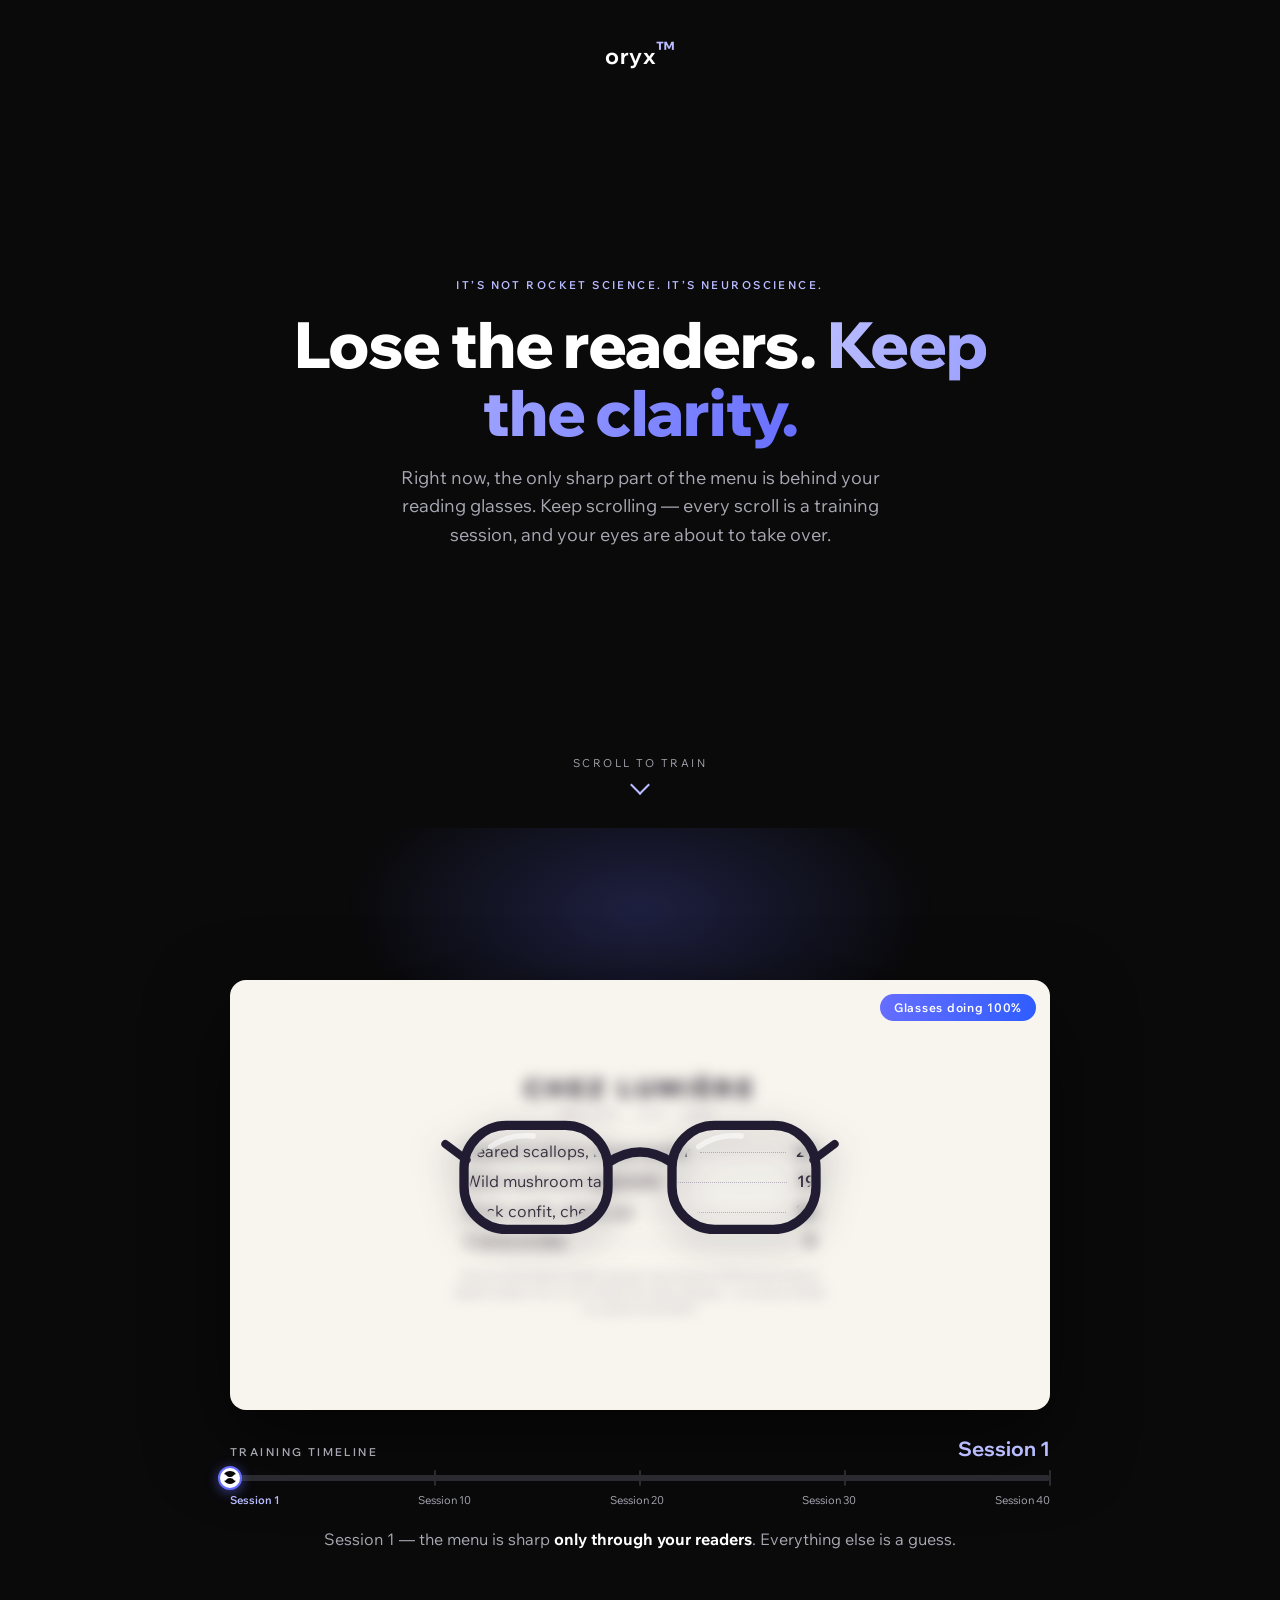
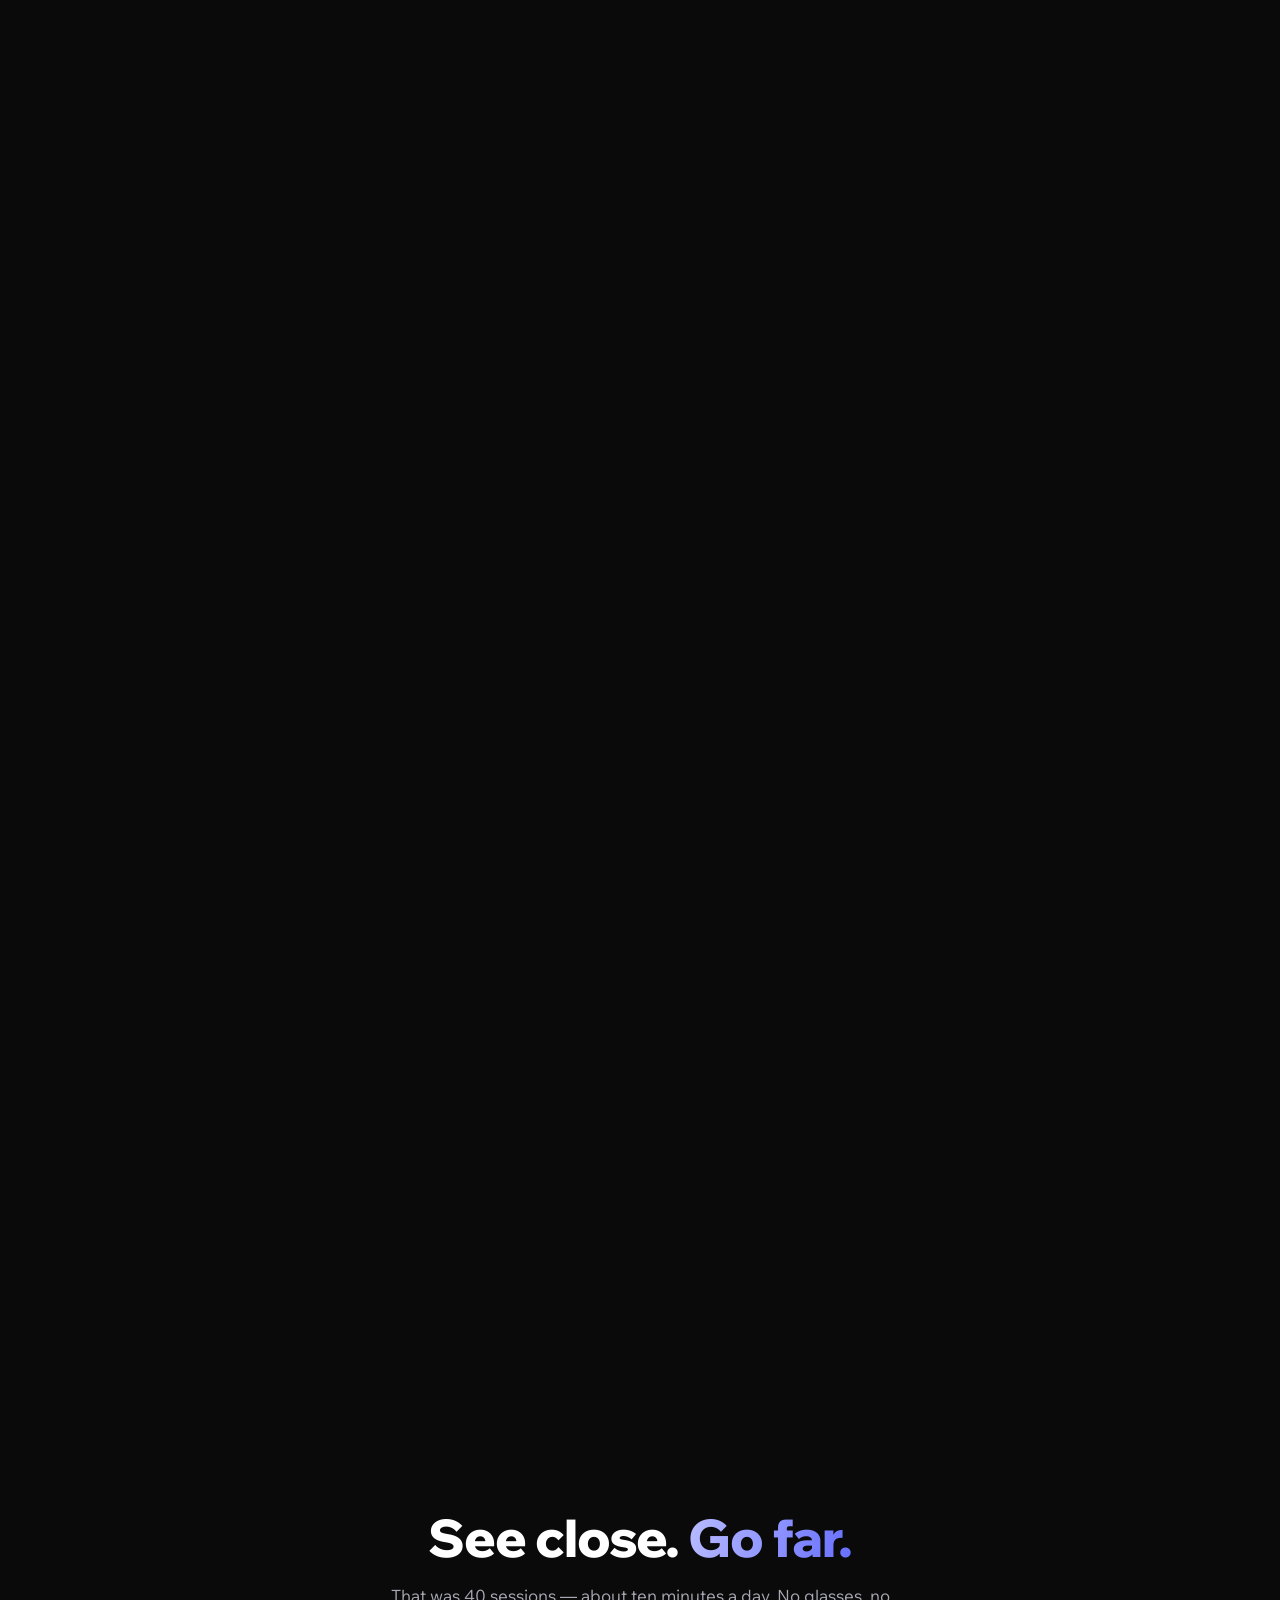
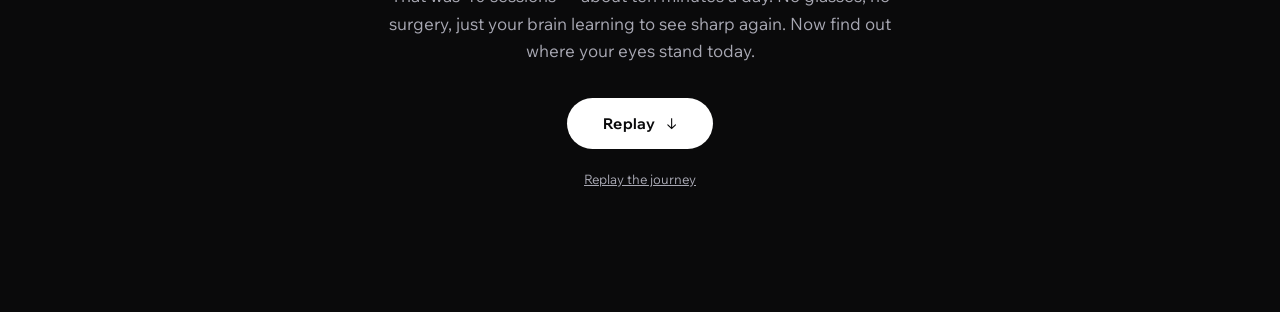
==== widgets/scroll-journey/index.html @ 72764610 "Single-page Oryx near-vision funnel: scroll journey → assessment → clinic finder Web funnel built fo" ====
<!DOCTYPE html>
<html lang="en">
<head>
<meta charset="UTF-8" />
<meta name="viewport" content="width=device-width, initial-scale=1.0" />
<title>oryx — Scroll yourself sharp</title>
<link rel="preconnect" href="https://fonts.googleapis.com" />
<link rel="preconnect" href="https://fonts.gstatic.com" crossorigin />
<link href="https://fonts.googleapis.com/css2?family=Wix+Madefor+Display:wght@400;600;700;800&family=Wix+Madefor+Text:wght@400;500&display=swap" rel="stylesheet" />
<link rel="stylesheet" href="scroll-journey.css" />
<style>
  /* Globals + shared colour tokens (provided by the host site when embedded;
     defined here so the standalone page is self-contained). */
  :root {
    --bg: #0a0a0b; --ink: #ffffff; --ink-soft: #a8a8b3;
    --lilac: #b9bcff; --violet: #666eff; --violet-deep: #2f5dff;
    --track: #2a2a30; --paper: #f8f5ef; --paper-ink: #2b2433;
  }
  * { box-sizing: border-box; margin: 0; padding: 0; }
  html { scroll-behavior: smooth; }
  body { font-family: "Wix Madefor Text", "Helvetica Neue", system-ui, sans-serif; background: var(--bg); color: var(--ink); }
</style>
</head>
<body>
  <div id="journey"></div>
  <script src="scroll-journey.js"></script>
  <script>
    // Standalone: the outro CTA just replays (no assessment section on this page).
    OryxJourney.mount('#journey', { nextHref: '#journey', nextLabel: 'Replay' });
  </script>
</body>
</html>
---- widgets/scroll-journey/scroll-journey.css ----
/* Scroll-journey widget — "Scroll yourself sharp".
   Component styles scoped under .oryx-journey. Global resets, body and the shared
   colour variables live in the host site's CSS (assets/site.css), which defines
   --bg, --ink, --ink-soft, --lilac, --violet, --violet-deep, --track, --paper, --paper-ink. */

.oryx-journey { position: relative; }

/* ---------- Intro ---------- */
.oryx-journey .intro {
  min-height: 92vh;
  min-height: 92dvh;
  display: flex;
  flex-direction: column;
  align-items: center;
  justify-content: center;
  text-align: center;
  padding: 40px 20px;
  position: relative;
}
.oryx-journey .wordmark {
  position: absolute;
  top: 36px;
  font-family: "Wix Madefor Display", system-ui, sans-serif;
  font-size: 22px;
  font-weight: 700;
  letter-spacing: 0.02em;
  user-select: none;
}
.oryx-journey .wordmark sup { color: var(--lilac); font-size: 0.9em; vertical-align: super; }

.oryx-journey .eyebrow {
  font-size: 11px;
  font-weight: 600;
  letter-spacing: 0.22em;
  text-transform: uppercase;
  color: var(--lilac);
  margin-bottom: 18px;
}

.oryx-journey .intro h1 {
  font-family: "Wix Madefor Display", system-ui, sans-serif;
  font-size: clamp(36px, 6vw, 64px);
  line-height: 1.06;
  font-weight: 800;
  letter-spacing: -0.02em;
  margin-bottom: 18px;
  max-width: 760px;
}
.oryx-journey .intro h1 .accent {
  background: linear-gradient(100deg, var(--lilac) 0%, var(--violet) 100%);
  -webkit-background-clip: text;
  background-clip: text;
  color: transparent;
}
.oryx-journey .intro p {
  color: var(--ink-soft);
  font-size: 18px;
  line-height: 1.6;
  max-width: 540px;
}

.oryx-journey .scroll-hint {
  position: absolute;
  bottom: 36px;
  display: flex;
  flex-direction: column;
  align-items: center;
  gap: 8px;
  font-size: 11px;
  letter-spacing: 0.22em;
  text-transform: uppercase;
  color: var(--ink-soft);
}
.oryx-journey .scroll-hint .chevron {
  width: 14px;
  height: 14px;
  border-right: 2px solid var(--lilac);
  border-bottom: 2px solid var(--lilac);
  transform: rotate(45deg);
  animation: oxj-bob 1.6s ease-in-out infinite;
}
@keyframes oxj-bob {
  0%, 100% { transform: rotate(45deg) translate(0, 0); opacity: 1; }
  50%      { transform: rotate(45deg) translate(5px, 5px); opacity: 0.45; }
}

/* ---------- Scroll journey ---------- */
.oryx-journey .journey {
  position: relative;
  height: 420vh;   /* scroll distance = the 40 sessions */
}
.oryx-journey .sticky {
  position: sticky;
  top: 0;
  height: 100vh;
  height: 100dvh;
  display: flex;
  flex-direction: column;
  align-items: center;
  justify-content: center;
  gap: 26px;
  padding: 24px 20px;
  overflow: hidden;
}
.oryx-journey .sticky::before {
  content: "";
  position: absolute;
  top: -12%;
  left: 50%;
  transform: translateX(-50%);
  width: 720px;
  height: 380px;
  background: radial-gradient(420px 220px at 50% 50%, rgba(102, 110, 255, 0.22), transparent 70%);
  pointer-events: none;
}

.oryx-journey .vision-stage {
  position: relative;
  width: min(820px, 100%);
  height: min(54vh, 430px);
  height: min(52dvh, 430px);
  border-radius: 16px;
  background: var(--paper);
  overflow: hidden;
  box-shadow: 0 30px 80px rgba(0, 0, 0, 0.55);
}
.oryx-journey .menu-layer {
  position: absolute;
  inset: 0;
  display: flex;
  align-items: center;
  justify-content: center;
  padding: 30px 24px;
}
.oryx-journey .menu-card {
  width: 100%;
  max-width: 460px;
  text-align: center;
  color: var(--paper-ink);
  user-select: none;
}
.oryx-journey .menu-card .restaurant {
  font-family: "Wix Madefor Display", serif;
  font-size: clamp(17px, 2.6vw, 24px);
  font-weight: 800;
  letter-spacing: 0.18em;
  margin-bottom: 4px;
}
.oryx-journey .menu-card .sub {
  font-size: 11px;
  letter-spacing: 0.3em;
  text-transform: uppercase;
  color: #8a8090;
  margin-bottom: 20px;
}
.oryx-journey .menu-card .dish {
  display: flex;
  justify-content: space-between;
  align-items: baseline;
  gap: 10px;
  font-size: clamp(13px, 1.8vw, 15.5px);
  margin: 0 auto 10px;
  max-width: 350px;
}
.oryx-journey .menu-card .dish .dots {
  flex: 1;
  border-bottom: 1.5px dotted #b9b0c2;
  transform: translateY(-4px);
}
.oryx-journey .menu-card .dish .price { font-weight: 600; }
.oryx-journey .menu-card .fineprint {
  margin-top: 18px;
  font-size: 10px;
  line-height: 1.6;
  color: #97909e;
  max-width: 380px;
  margin-left: auto;
  margin-right: auto;
}

.oryx-journey #blurryLayer { filter: blur(7px); will-change: filter; }
.oryx-journey #sharpLayer  { will-change: opacity; }

.oryx-journey #glasses {
  position: absolute;
  pointer-events: none;
  filter: drop-shadow(0 10px 18px rgba(43, 36, 51, 0.35));
  will-change: transform, opacity;
  z-index: 3;
}

.oryx-journey .acuity-badge {
  position: absolute;
  top: 14px;
  right: 14px;
  font-size: 12px;
  font-weight: 600;
  letter-spacing: 0.06em;
  color: #fff;
  background: linear-gradient(100deg, var(--violet) 0%, var(--violet-deep) 100%);
  padding: 6px 14px;
  border-radius: 999px;
  font-variant-numeric: tabular-nums;
  z-index: 4;
}

/* ---------- HUD: rail + beats ---------- */
.oryx-journey .hud { width: min(820px, 100%); z-index: 2; }
.oryx-journey .hud-top {
  display: flex;
  justify-content: space-between;
  align-items: baseline;
  margin-bottom: 14px;
}
.oryx-journey .rail-label {
  font-family: "Wix Madefor Display", system-ui, sans-serif;
  font-size: 11px;
  font-weight: 600;
  text-transform: uppercase;
  letter-spacing: 0.22em;
  color: var(--ink-soft);
}
.oryx-journey .session-label {
  font-family: "Wix Madefor Display", system-ui, sans-serif;
  font-size: 20px;
  font-weight: 700;
  color: var(--lilac);
  font-variant-numeric: tabular-nums;
}
.oryx-journey .rail {
  position: relative;
  height: 6px;
  border-radius: 999px;
  background: var(--track);
  overflow: visible;
}
.oryx-journey .rail .fill {
  position: absolute;
  inset: 0 auto 0 0;
  width: 0%;
  border-radius: 999px;
  background: linear-gradient(to right, var(--violet), var(--lilac));
  will-change: width;
}
.oryx-journey .rail .playhead {
  position: absolute;
  top: 50%;
  left: 0%;
  width: 24px;
  height: 24px;
  border-radius: 50%;
  transform: translate(-50%, -50%);
  background: #fff url("data:image/svg+xml,%3Csvg xmlns='http://www.w3.org/2000/svg' viewBox='19 18 26 29'%3E%3Cpath d='M39.9226 37.5509C38.6316 35.2096 35.5717 33.5632 32 33.5632C28.4283 33.5632 25.3684 35.2096 24.0774 37.5509C23.2561 39.0427 21.3481 40.0286 19.2085 40.0286H19C21.6682 44.209 26.493 47 32 47C37.507 47 42.3318 44.209 45 40.0286H44.7915C42.6519 40.0286 40.7439 39.0427 39.9226 37.5509ZM24.0774 27.4491C25.3684 29.7903 28.4283 31.4368 32 31.4368C35.5717 31.4368 38.6316 29.7903 39.9226 27.4491C40.7439 25.9573 42.6519 24.9714 44.7915 24.9714H45C42.3318 20.791 37.507 18 32 18C26.493 18 21.6682 20.791 19 24.9714H19.2085C21.3481 24.9714 23.2561 25.9573 24.0774 27.4491Z' fill='%230a0a0b'/%3E%3C/svg%3E") center / 60% no-repeat;
  border: 2.5px solid var(--violet);
  box-shadow: 0 2px 12px rgba(102, 110, 255, 0.55);
  will-change: left;
  z-index: 2;
}
.oryx-journey .rail .tick {
  position: absolute;
  top: -5px;
  width: 2px;
  height: 16px;
  border-radius: 2px;
  background: var(--track);
  transform: translateX(-50%);
  transition: background 200ms ease;
}
.oryx-journey .rail .tick.reached { background: var(--lilac); }
.oryx-journey .tick-labels {
  display: flex;
  justify-content: space-between;
  margin-top: 12px;
  font-size: 11px;
  color: var(--ink-soft);
}
.oryx-journey .tick-labels span { transition: color 200ms ease; }
.oryx-journey .tick-labels span.reached { color: var(--lilac); font-weight: 600; }

.oryx-journey .beat {
  margin-top: 20px;
  text-align: center;
  font-size: clamp(14px, 1.9vw, 16px);
  line-height: 1.55;
  color: var(--ink-soft);
  min-height: 50px;
  transition: opacity 250ms ease;
}
.oryx-journey .beat strong { color: var(--ink); }

/* ---------- Outro ---------- */
.oryx-journey .outro {
  min-height: 56vh;
  min-height: 56dvh;
  display: flex;
  flex-direction: column;
  align-items: center;
  justify-content: center;
  text-align: center;
  padding: 40px 20px 64px;
}
.oryx-journey .outro h2 {
  font-family: "Wix Madefor Display", system-ui, sans-serif;
  font-size: clamp(32px, 5vw, 52px);
  font-weight: 800;
  letter-spacing: -0.02em;
  line-height: 1.1;
  margin-bottom: 16px;
}
.oryx-journey .outro h2 .accent {
  background: linear-gradient(100deg, var(--lilac) 0%, var(--violet) 100%);
  -webkit-background-clip: text;
  background-clip: text;
  color: transparent;
}
.oryx-journey .outro p {
  color: var(--ink-soft);
  font-size: 17px;
  line-height: 1.6;
  max-width: 520px;
  margin-bottom: 34px;
}
.oryx-journey .cta {
  display: inline-flex;
  align-items: center;
  gap: 10px;
  border: none;
  background: #fff;
  color: #0a0a0b;
  font-family: "Wix Madefor Display", system-ui, sans-serif;
  font-size: 15px;
  font-weight: 700;
  letter-spacing: 0.02em;
  padding: 16px 36px;
  border-radius: 999px;
  cursor: pointer;
  text-decoration: none;
  transition: transform 150ms ease, box-shadow 150ms ease, background 150ms ease, color 150ms ease;
}
.oryx-journey .cta:hover {
  transform: translateY(-2px);
  box-shadow: 0 8px 26px rgba(185, 168, 249, 0.35);
}
.oryx-journey .cta:active { transform: translateY(0); }
.oryx-journey .cta .arrow { transition: transform 150ms ease; }
.oryx-journey .cta:hover .arrow { transform: translateX(4px); }

.oryx-journey .replay {
  margin-top: 22px;
  background: none;
  border: 0;
  cursor: pointer;
  color: var(--ink-soft);
  font-size: 13px;
  text-decoration: underline;
  font-family: inherit;
}
.oryx-journey .replay:hover { color: var(--ink); }

@media (prefers-reduced-motion: reduce) {
  .oryx-journey .scroll-hint .chevron { animation: none; }
  .oryx-journey .beat,
  .oryx-journey .tick,
  .oryx-journey .tick-labels span,
  .oryx-journey .cta,
  .oryx-journey .cta .arrow { transition: none; }
}
@media (max-height: 600px) {
  .oryx-journey .vision-stage { height: 46vh; height: 46dvh; }
  .oryx-journey .beat { min-height: 38px; margin-top: 12px; }
}
@media (max-width: 560px) {
  .oryx-journey .sticky { gap: 18px; padding: 16px 14px; }
  .oryx-journey .menu-card .fineprint { font-size: 9px; margin-top: 12px; }
  .oryx-journey .hud-top { margin-bottom: 10px; }
  .oryx-journey .session-label { font-size: 17px; }
  .oryx-journey .tick-labels { font-size: 9.5px; }
  .oryx-journey .beat { font-size: 13.5px; min-height: 44px; margin-top: 14px; }
}
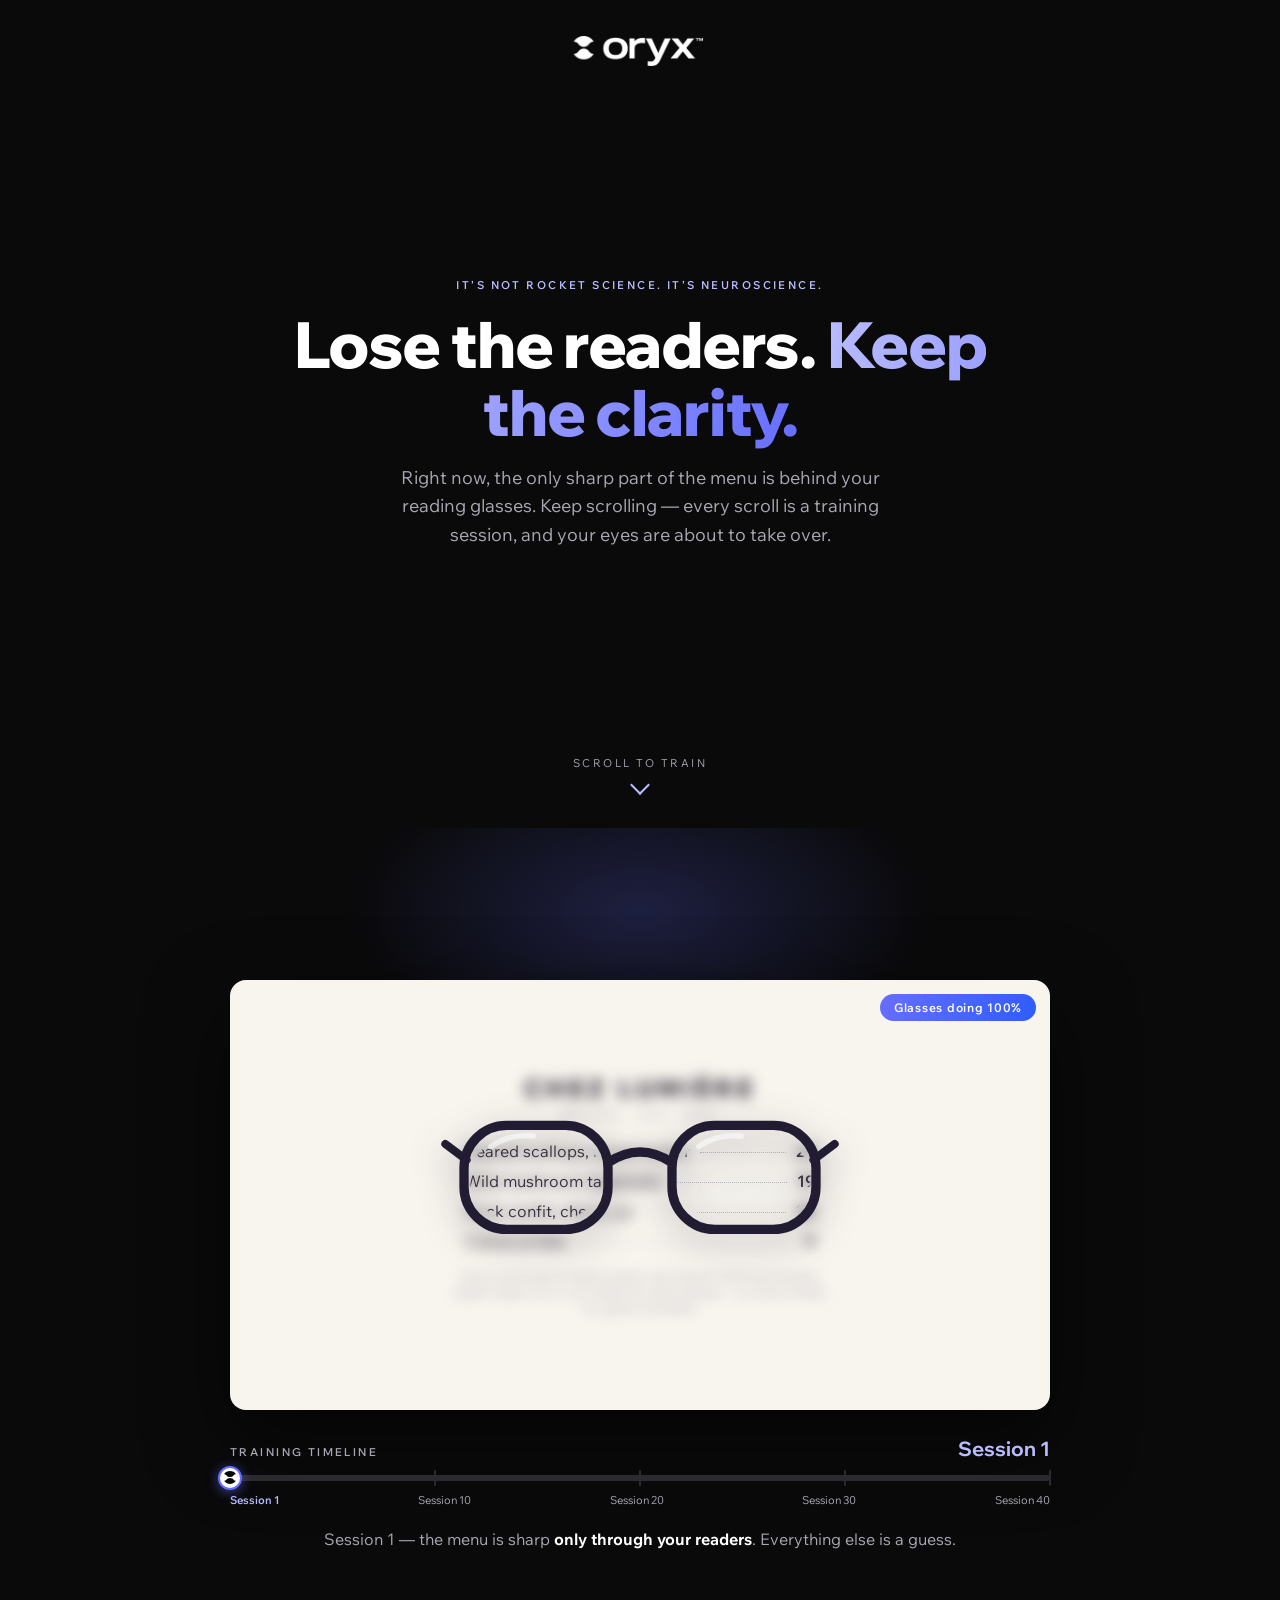
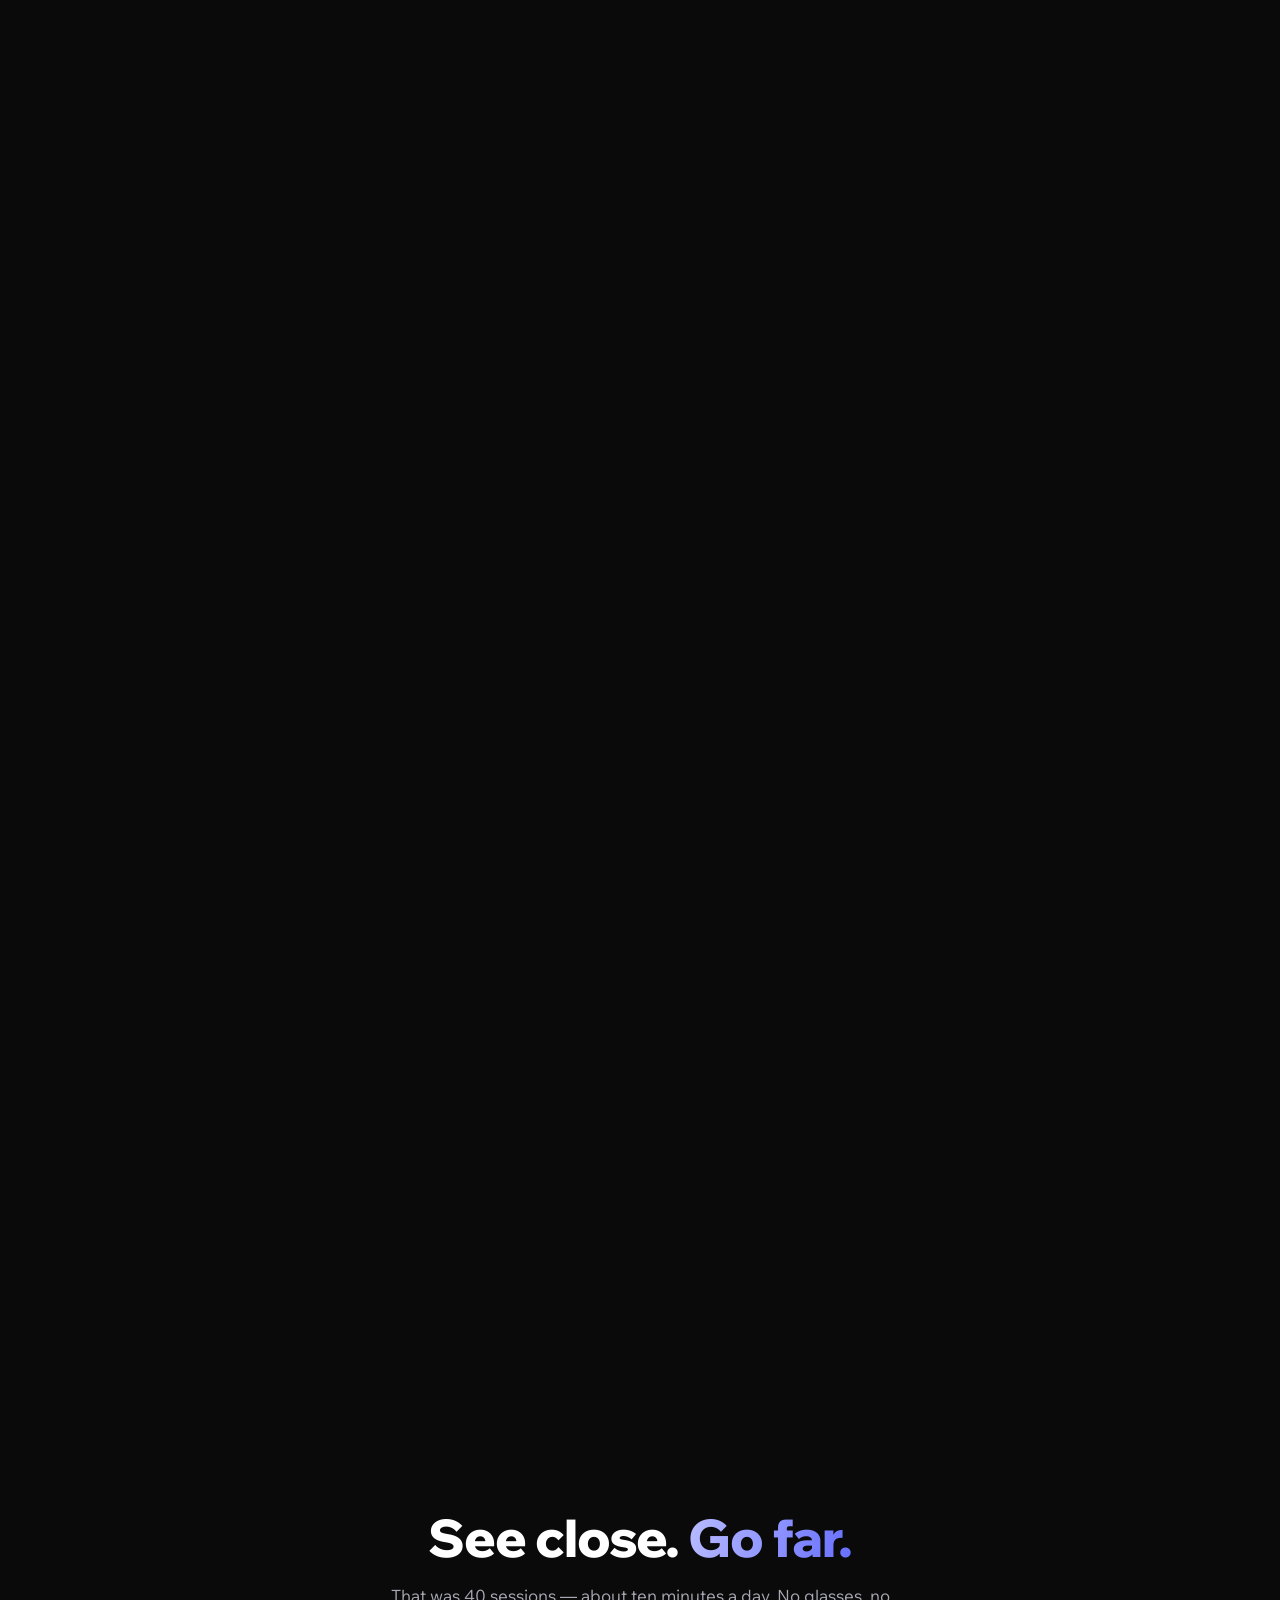
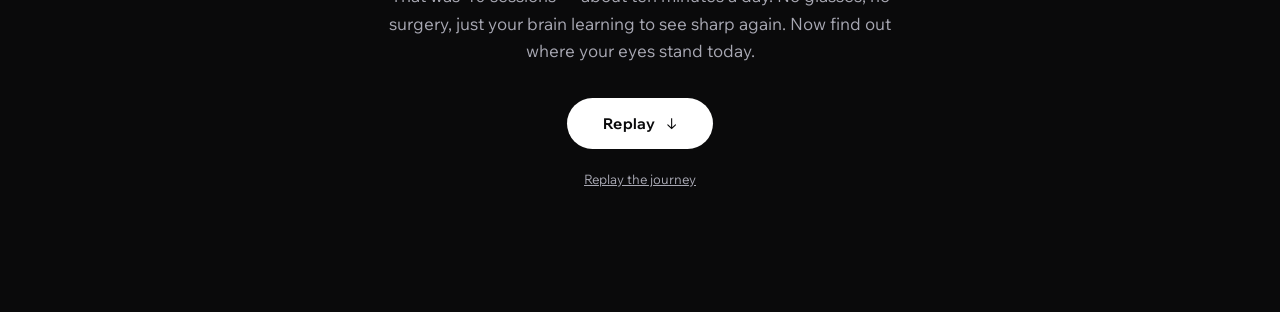
==== commit f122be3b: "Slim down assessment header and use the Oryx logo image as the page logo - assessment: drop the logo" ====
--- a/widgets/scroll-journey/index.html
+++ b/widgets/scroll-journey/index.html
@@ -26,7 +26,7 @@
   <script src="scroll-journey.js"></script>
   <script>
     // Standalone: the outro CTA just replays (no assessment section on this page).
-    OryxJourney.mount('#journey', { nextHref: '#journey', nextLabel: 'Replay' });
+    OryxJourney.mount('#journey', { nextHref: '#journey', nextLabel: 'Replay', logoSrc: '../../assets/oryx-logo.png' });
   </script>
 </body>
 </html>
--- a/widgets/scroll-journey/scroll-journey.css
+++ b/widgets/scroll-journey/scroll-journey.css
@@ -20,12 +20,16 @@
 .oryx-journey .wordmark {
   position: absolute;
   top: 36px;
+  left: 50%;
+  transform: translateX(-50%);
   font-family: "Wix Madefor Display", system-ui, sans-serif;
   font-size: 22px;
   font-weight: 700;
   letter-spacing: 0.02em;
   user-select: none;
 }
+/* white logo (transparent PNG) — sits cleanly on the black intro */
+.oryx-journey .wordmark-img { height: 30px; width: auto; display: block; }
 .oryx-journey .wordmark sup { color: var(--lilac); font-size: 0.9em; vertical-align: super; }
 
 .oryx-journey .eyebrow {
